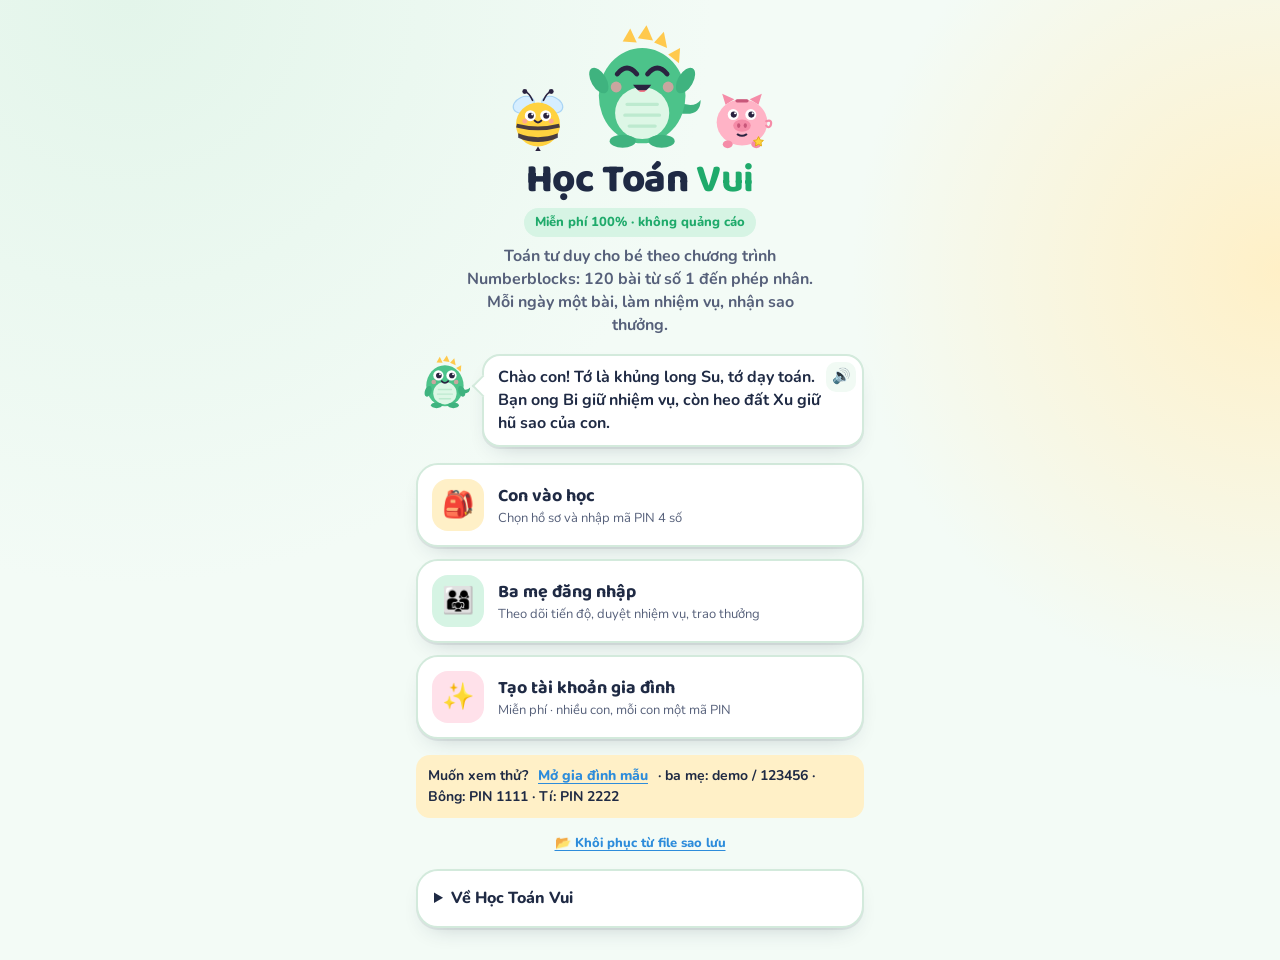
==== index.html @ e431a8bd "Xây dựng web app Học Toán Vui theo chương trình Numberblocks - 120 bài học theo đúng thứ tự 6 mùa tr" ====
<!doctype html>
<html lang="vi">
<head>
<meta charset="utf-8">
<meta name="viewport" content="width=device-width,initial-scale=1,viewport-fit=cover">
<title>Học Toán Vui</title>
<meta name="description" content="Web app học toán tư duy miễn phí cho bé theo chương trình Numberblocks: 120 bài, nhiệm vụ ở nhà, sao thưởng và khu vực ba mẹ.">
<meta name="theme-color" content="#F3FBF6">
<meta name="apple-mobile-web-app-capable" content="yes"><meta name="mobile-web-app-capable" content="yes">
<meta name="apple-mobile-web-app-title" content="Học Toán Vui">
<link rel="icon" type="image/svg+xml" href="assets/icon.svg">
<link rel="icon" type="image/png" sizes="64x64" href="assets/favicon.png">
<link rel="apple-touch-icon" sizes="180x180" href="assets/apple-touch-icon.png">
<link rel="manifest" href="manifest.webmanifest">
<link rel="preconnect" href="https://fonts.googleapis.com"><link rel="preconnect" href="https://fonts.gstatic.com" crossorigin>
<link rel="stylesheet" href="https://fonts.googleapis.com/css2?family=Baloo+2:wght@600;700;800&family=Nunito:wght@500;600;700;800&display=swap">
<link rel="stylesheet" href="css/style.css">
</head>
<body>
<main id="app" aria-live="polite"><noscript>Vui lòng bật JavaScript để dùng Học Toán Vui.</noscript></main>
<script src="js/curriculum.js"></script>
<script src="js/mascots.js"></script>
<script src="js/engine.js"></script>
<script src="js/app.js"></script>
</body>
</html>
---- css/style.css ----
/* Học Toán Vui — một cột kiểu ứng dụng điện thoại (tối đa 480px), thanh tab dưới, mascot dẫn đường. */
:root{
  --bg:#F3FBF6; --bg-2:#E3F5EA; --surface:#FFFFFF; --surface-2:#F1FAF4; --line:#D3EADC;
  --ink:#1F2A44; --ink-2:#56607A; --ink-3:#8E97AD;
  --red:#FF6B4A; --red-ink:#FFFFFF; --gold:#FFB020; --gold-soft:#FFF0C7; --jade:#1FAA6B; --jade-soft:#D6F4E4;
  --sky:#2D8CDB; --plum:#8A5CF6; --pink-soft:#FFE1EA; --wrong:#E5484D; --wrong-soft:#FFE3E3;
  --accent:#FF8A3D; --cube-a:#FF8A3D; --cube-b:#2DA6E0; --cube-top:#FFB37D; --cube-side:#E26A1F;
  --shadow:0 2px 0 rgba(31,42,68,.08),0 10px 24px -14px rgba(31,42,68,.3);
  --f-display:'Baloo 2','Nunito',system-ui,sans-serif;
  --f-body:'Nunito','Baloo 2',system-ui,-apple-system,'Segoe UI',sans-serif;
  --r-lg:22px; --r-md:16px;
}
@media (prefers-color-scheme: dark){:root:not([data-theme="light"]){
  --bg:#111827; --bg-2:#172033; --surface:#1C2538; --surface-2:#233049; --line:#2F3D58;
  --ink:#EEF2FA; --ink-2:#B7C0D6; --ink-3:#8590AA;
  --red:#FF7D5E; --red-ink:#1A1206; --gold:#FFC24D; --gold-soft:#4A3A16; --jade:#3CD08C; --jade-soft:#16392A;
  --sky:#6AB2F0; --pink-soft:#4A2433; --wrong:#FF6B6E; --wrong-soft:#4A2023;
  --shadow:0 2px 0 rgba(0,0,0,.35),0 12px 26px -14px rgba(0,0,0,.6); color-scheme:dark}}
:root[data-theme="dark"]{
  --bg:#111827; --bg-2:#172033; --surface:#1C2538; --surface-2:#233049; --line:#2F3D58;
  --ink:#EEF2FA; --ink-2:#B7C0D6; --ink-3:#8590AA;
  --red:#FF7D5E; --red-ink:#1A1206; --gold:#FFC24D; --gold-soft:#4A3A16; --jade:#3CD08C; --jade-soft:#16392A;
  --sky:#6AB2F0; --pink-soft:#4A2433; --wrong:#FF6B6E; --wrong-soft:#4A2023; color-scheme:dark}

*{box-sizing:border-box}
html,body{height:100%;margin:0}
body{background:var(--bg);color:var(--ink);font-family:var(--f-body);font-size:16px;line-height:1.45;-webkit-tap-highlight-color:transparent;
  background-image:radial-gradient(circle at 10% 0%,var(--bg-2) 0,transparent 40%),radial-gradient(circle at 100% 30%,var(--gold-soft) 0,transparent 30%);background-attachment:fixed}
button{font:inherit;color:inherit;cursor:pointer;border:0;background:none}
input,select{font:inherit;color:var(--ink)}
a{color:var(--sky)}
:focus-visible{outline:3px solid var(--sky);outline-offset:2px;border-radius:10px}
h1,h2,h3{font-family:var(--f-display);line-height:1.15;margin:0;text-wrap:balance}
p{margin:0}
[hidden]{display:none!important}
#app{max-width:480px;margin:0 auto;min-height:100%;position:relative;padding:max(14px,env(safe-area-inset-top)) max(16px,env(safe-area-inset-right)) 112px max(16px,env(safe-area-inset-left));display:flex;flex-direction:column;gap:16px}
#app.bare{padding-bottom:32px}

/* mascot */
.mascot{display:block;flex:none}
.bob{animation:bob 2.6s ease-in-out infinite}.bob2{animation:bob 3.2s ease-in-out infinite .4s}
@keyframes bob{0%,100%{transform:translateY(0)}50%{transform:translateY(-5px)}}
@keyframes pop{0%{transform:scale(.3);opacity:0}70%{transform:scale(1.15)}100%{transform:scale(1);opacity:1}}
@keyframes shake{0%,100%{transform:translateX(0)}20%,60%{transform:translateX(-7px)}40%,80%{transform:translateX(7px)}}
@keyframes rise{from{transform:translateY(14px);opacity:0}to{transform:none;opacity:1}}
@keyframes fall{0%{transform:translateY(-10vh) rotate(0);opacity:1}100%{transform:translateY(105vh) rotate(var(--r));opacity:.2}}
@media (prefers-reduced-motion:reduce){*{animation:none!important;transition:none!important}}
.bubble{position:relative;background:var(--surface);border:2px solid var(--line);border-radius:18px;padding:10px 40px 10px 14px;font-weight:700;box-shadow:var(--shadow);animation:rise .3s ease}
.bubble::before{content:"";position:absolute;left:-9px;top:22px;width:14px;height:14px;background:var(--surface);border-left:2px solid var(--line);border-bottom:2px solid var(--line);transform:rotate(45deg)}
.say{display:flex;align-items:flex-start;gap:10px}.say .bubble{flex:1;min-width:0}
.spk{position:absolute;right:6px;top:6px;width:30px;height:30px;border-radius:10px;font-size:15px;background:var(--surface-2)}
.bubble:not(:has(.spk)){padding-right:14px}

/* chung */
.card{background:var(--surface);border:2px solid var(--line);border-radius:var(--r-lg);padding:16px;box-shadow:var(--shadow)}
.row{display:flex;align-items:center;gap:10px}.between{justify-content:space-between}.wrap{flex-wrap:wrap}.grow{flex:1;min-width:0}
.stack{display:flex;flex-direction:column;gap:12px}
.muted{color:var(--ink-2)}.tiny{font-size:13px}.center{text-align:center;justify-content:center}.lead{max-width:36ch;font-weight:700}
.eyebrow{font-family:var(--f-display);font-weight:700;font-size:12.5px;letter-spacing:.08em;text-transform:uppercase;color:var(--ink-3)}
.h2{font-size:23px;font-weight:800}.h3{font-size:18px;font-weight:800}
.num{font-variant-numeric:tabular-nums}
.btn{display:inline-flex;align-items:center;justify-content:center;gap:8px;min-height:52px;padding:0 20px;border-radius:16px;font-family:var(--f-display);font-weight:800;font-size:18px;background:var(--red);color:var(--red-ink);box-shadow:0 4px 0 color-mix(in srgb,var(--red) 65%,#000);transition:transform .08s;text-decoration:none;text-align:center}
.btn:active{transform:translateY(3px);box-shadow:0 1px 0 color-mix(in srgb,var(--red) 65%,#000)}
.btn[disabled]{opacity:.5;pointer-events:none}
.btn.block{width:100%}.btn.sm{min-height:40px;font-size:15px;padding:0 14px;border-radius:12px}
.btn.jade{background:var(--jade);color:#fff;box-shadow:0 4px 0 color-mix(in srgb,var(--jade) 60%,#000)}
.btn.gold{background:var(--gold);color:#2B1D00;box-shadow:0 4px 0 color-mix(in srgb,var(--gold) 60%,#000)}
.btn.ghost{background:var(--surface);color:var(--ink);border:2px solid var(--line);box-shadow:0 3px 0 var(--line)}
.btn.round{width:64px;height:64px;font-size:26px;border-radius:50%}
.link{color:var(--sky);font-weight:800;text-decoration:underline;text-underline-offset:3px;cursor:pointer}
.err{color:var(--wrong);font-weight:800}
.x{width:44px;height:44px;border-radius:14px;background:var(--surface);border:2px solid var(--line);font-size:20px;font-weight:800;flex:none}
.pill{display:inline-flex;align-items:center;gap:4px;padding:4px 10px;border-radius:999px;font-weight:800;font-size:13px;background:var(--surface-2);border:1.5px solid var(--line)}
.pill.jade{background:var(--jade-soft);color:var(--jade);border-color:transparent}.pill.gold{background:var(--gold-soft);border-color:transparent}
.badge-n{display:inline-block;min-width:18px;padding:0 5px;border-radius:9px;background:var(--red);color:#fff;font-size:11px;font-weight:800;line-height:18px;text-align:center}
.demo{background:var(--gold-soft);border-radius:14px;padding:10px 12px;font-weight:700;font-size:14px}
.field{display:flex;flex-direction:column;gap:6px}.field label{font-weight:800;font-size:14px}
.field input,.field select{min-height:48px;border-radius:14px;border:2px solid var(--line);background:var(--surface-2);padding:0 14px;font-size:16px}
.field input:focus,.field select:focus{border-color:var(--sky);outline:none}
.toggle{display:flex;gap:10px;align-items:center;font-weight:700}.toggle input{width:22px;height:22px;accent-color:var(--jade)}
.meter{height:12px;border-radius:99px;background:var(--surface-2);border:1.5px solid var(--line);overflow:hidden}.meter i{display:block;height:100%;background:var(--accent);border-radius:99px;transition:width .4s}
details summary{cursor:pointer;font-weight:800}
.disc p{margin-top:8px;font-size:13.5px;color:var(--ink-2)}

/* chào */
.hero{display:flex;flex-direction:column;align-items:center;gap:8px;text-align:center;padding-top:8px}
.cast{display:flex;align-items:flex-end;justify-content:center;gap:4px}
.brand{font-family:var(--f-display);font-size:40px;font-weight:800;letter-spacing:-.01em;line-height:1}.brand b{color:var(--jade)}
.choice{display:flex;align-items:center;gap:14px;text-align:left;padding:14px;border-radius:var(--r-lg);background:var(--surface);border:2px solid var(--line);box-shadow:var(--shadow);width:100%}
.choice>span:last-child{display:flex;flex-direction:column;min-width:0}.choice b{font-family:var(--f-display);font-size:18px}
.choice .ic{width:52px;height:52px;border-radius:16px;display:grid;place-items:center;font-size:26px;flex:none}

/* hồ sơ & pin */
.ava{display:inline-grid;place-items:center;width:44px;height:44px;border-radius:14px;background:var(--gold-soft);font-size:26px;flex:none}
.ava.sm{width:40px;height:40px;font-size:22px}.ava.lg{width:84px;height:84px;font-size:50px;border-radius:24px}
.profiles{display:grid;grid-template-columns:repeat(auto-fill,minmax(120px,1fr));gap:12px}
.prof{display:flex;flex-direction:column;align-items:center;gap:8px;padding:16px;border-radius:var(--r-lg);background:var(--surface);border:2px solid var(--line);box-shadow:var(--shadow);font-family:var(--f-display);font-size:18px}
.pinhead{display:flex;flex-direction:column;align-items:center;gap:6px;text-align:center}
.pindots{display:flex;justify-content:center;gap:16px}.pindots i{width:20px;height:20px;border-radius:50%;border:3px solid var(--ink-3)}.pindots i.on{background:var(--jade);border-color:var(--jade);animation:pop .2s}
.shake{animation:shake .4s}
.keypad{display:grid;grid-template-columns:repeat(3,1fr);gap:12px;max-width:320px;margin:0 auto;width:100%}
.keypad button{height:66px;border-radius:20px;background:var(--surface);border:2px solid var(--line);box-shadow:0 3px 0 var(--line);font-family:var(--f-display);font-size:28px;font-weight:800}
.keypad button:active{transform:translateY(2px)}
.avpick{display:flex;flex-wrap:wrap;gap:8px}.avpick label{cursor:pointer}.avpick input{position:absolute;opacity:0}
.avpick span{display:grid;place-items:center;width:46px;height:46px;border-radius:14px;font-size:26px;background:var(--surface-2);border:2px solid var(--line)}
.avpick input:checked+span{border-color:var(--jade);background:var(--jade-soft);transform:scale(1.08)}
.avpick input:focus-visible+span{outline:3px solid var(--sky)}

/* thanh trên & tab */
.topbar{display:flex;align-items:center;gap:10px}.who{display:flex;flex-direction:column;flex:1;min-width:0}.who b{font-family:var(--f-display);font-size:18px;line-height:1.1}
.statpill{padding:6px 10px;border-radius:999px;background:var(--surface);border:2px solid var(--line);font-weight:800;font-size:14px;white-space:nowrap}
.tabbar{position:fixed;left:0;right:0;bottom:0;z-index:20;background:color-mix(in srgb,var(--surface) 92%,transparent);backdrop-filter:blur(10px);border-top:2px solid var(--line);padding-bottom:env(safe-area-inset-bottom)}
.tabbar .in{max-width:480px;margin:0 auto;display:grid;grid-template-columns:repeat(4,1fr)}
.tab{display:flex;flex-direction:column;align-items:center;gap:2px;padding:8px 2px 10px;font-weight:800;font-size:12.5px;color:var(--ink-2)}
.tab .i{font-size:22px;line-height:1.1}.tab.on{color:var(--ink)}.tab.on .i{transform:scale(1.15)}
.tab.on::after{content:"";width:22px;height:4px;border-radius:2px;background:var(--red);margin-top:2px}

/* bản đồ học */
.seasonbar{display:flex;gap:8px;overflow-x:auto;padding-bottom:4px;scrollbar-width:none}.seasonbar::-webkit-scrollbar{display:none}
.chip{flex:none;padding:8px 14px;border-radius:999px;background:var(--surface);border:2px solid var(--line);font-weight:800;font-size:14px;white-space:nowrap}
.chip.on{background:var(--c,var(--jade));border-color:var(--c,var(--jade));color:#fff}
.chips{display:flex;flex-wrap:wrap;gap:8px}
.world{border-radius:var(--r-lg);padding:16px;color:#fff;background:linear-gradient(135deg,var(--c),color-mix(in srgb,var(--c) 65%,#1F2A44));box-shadow:var(--shadow);display:flex;flex-direction:column;gap:10px}
.world .eyebrow{color:#ffffffcc}.world .meter{background:#ffffff33;border-color:transparent}.world .meter i{background:#fff}
.path{display:flex;flex-direction:column;align-items:center;gap:10px;padding:8px 0 20px}
.node{display:flex;flex-direction:column;align-items:center;gap:4px;transform:translateX(calc(var(--x)*1px));max-width:180px}
.node .disc{position:relative;width:78px;height:78px;border-radius:50%;display:grid;place-items:center;background:var(--c);box-shadow:0 6px 0 color-mix(in srgb,var(--c) 60%,#000),inset 0 -6px 0 #0000001a;font-size:32px}
.node .em{filter:drop-shadow(0 1px 0 #0003)}
.node.chal .disc{border-radius:24px;background:var(--gold);box-shadow:0 6px 0 color-mix(in srgb,var(--gold) 60%,#000)}
.node.locked .disc{background:var(--surface-2);box-shadow:0 6px 0 var(--line);filter:grayscale(1);opacity:.7}
.node.current .disc{animation:pulse 1.8s infinite}
@keyframes pulse{0%,100%{box-shadow:0 6px 0 color-mix(in srgb,var(--c) 60%,#000),0 0 0 0 color-mix(in srgb,var(--c) 50%,transparent)}50%{box-shadow:0 6px 0 color-mix(in srgb,var(--c) 60%,#000),0 0 0 12px transparent}}
.node .here{position:absolute;top:-30px;white-space:nowrap;background:var(--ink);color:var(--bg);font-weight:800;font-size:12px;padding:3px 9px;border-radius:9px}
.node .lbl{font-weight:800;font-size:13.5px;text-align:center;line-height:1.2}
.node .st{color:var(--gold);font-size:15px;letter-spacing:1px;line-height:1}
.node.locked .lbl{color:var(--ink-3)}

/* nhiệm vụ & thưởng */
.mission{background:var(--surface);border:2px solid var(--line);border-radius:var(--r-lg);padding:14px;box-shadow:var(--shadow);display:flex;flex-direction:column;gap:10px}
.mission .hd{display:flex;align-items:center;gap:10px}.mission .ic{font-size:28px}.mission .tx{display:flex;flex-direction:column;flex:1;min-width:0}
.jar{display:flex;align-items:center;gap:16px}
.ring{--p:0;width:116px;height:116px;border-radius:50%;flex:none;display:grid;place-items:center;background:conic-gradient(var(--gold) calc(var(--p)*1%),var(--surface-2) 0)}
.ring>div{width:88px;height:88px;border-radius:50%;background:var(--surface);display:flex;flex-direction:column;align-items:center;justify-content:center}.ring b{font-family:var(--f-display);font-size:30px;line-height:1}
.money{font-family:var(--f-display);font-weight:800;font-size:26px;color:var(--jade)}
.howto{display:flex;flex-direction:column;gap:8px;font-weight:700}.howto b{display:inline-block;min-width:58px;color:var(--gold)}
.badges{display:grid;grid-template-columns:repeat(auto-fill,minmax(96px,1fr));gap:10px}
.badge{display:flex;flex-direction:column;align-items:center;gap:4px;text-align:center;font-size:12.5px;font-weight:800;padding:10px 6px;border-radius:16px;background:var(--surface);border:2px solid var(--line)}
.badge .b{font-size:30px}.badge.off{opacity:.4;filter:grayscale(1)}
.ledger{display:flex;flex-direction:column}.ledger .li{display:flex;align-items:center;gap:10px;padding:9px 0;border-bottom:1.5px dashed var(--line)}.ledger .li:last-child{border-bottom:0}
.ledger .tx{flex:1;min-width:0;font-weight:700;display:flex;flex-direction:column}.ledger small{color:var(--ink-3);font-weight:700}.ledger .n{font-weight:800;color:var(--jade);white-space:nowrap}
.mecard{display:flex;align-items:center;gap:16px}
.stats{display:grid;grid-template-columns:repeat(3,1fr);gap:10px}.stats .card{padding:12px 8px;text-align:center;display:flex;flex-direction:column}.stats b{font-family:var(--f-display);font-size:26px}.stats span{font-size:12.5px;font-weight:700;color:var(--ink-2)}
.kpis{display:grid;grid-template-columns:repeat(3,1fr);gap:8px}.kpis div{background:var(--surface-2);border-radius:14px;padding:8px;display:flex;flex-direction:column;text-align:center}.kpis b{font-family:var(--f-display);font-size:19px}.kpis span{font-size:12px;color:var(--ink-2);font-weight:700}
.tip{background:var(--gold-soft);border-radius:12px;padding:8px 10px;font-size:13.5px;font-weight:700}
.tablewrap{overflow-x:auto}.table{width:100%;border-collapse:collapse;font-size:14px}.table th,.table td{padding:7px 4px;border-bottom:1.5px solid var(--line);text-align:left}.table .r{text-align:right}
.qr{width:100%;max-width:240px;align-self:center;border-radius:16px;border:2px solid var(--line)}

/* sheet */
.scrim{position:fixed;inset:0;z-index:40;background:#0008;display:flex;align-items:flex-end;justify-content:center;animation:rise .2s}
.sheet{width:100%;max-width:480px;max-height:88vh;overflow:auto;background:var(--surface);border-radius:26px 26px 0 0;padding:20px 18px calc(24px + env(safe-area-inset-bottom))}
.bigic{font-size:44px;width:68px;height:68px;display:grid;place-items:center;background:var(--surface-2);border-radius:20px;flex:none}
.goal{background:var(--jade-soft);border-radius:14px;padding:10px 12px;font-weight:800}
.mini{margin:0;padding-left:4px;list-style:none;display:flex;flex-direction:column;gap:4px;font-weight:700}

/* bài học */
.lhead{display:flex;align-items:center;gap:10px}.lhead .meter{height:14px}
.ltitle{display:flex;flex-direction:column;gap:2px}
.visbox{display:flex;flex-direction:column;align-items:center;justify-content:center;gap:8px;min-height:150px;padding:18px 12px;color:var(--ink)}
.dots{display:flex;justify-content:center;gap:8px}.dots i{width:10px;height:10px;border-radius:50%;background:var(--line)}.dots i.on{background:var(--accent);width:26px;border-radius:5px}
.qline{display:flex;align-items:center;gap:10px}.qtext{font-size:21px;font-weight:800;flex:1;min-width:0}.qline .spk{position:static;flex:none}
.opts{display:grid;grid-template-columns:1fr 1fr;gap:12px}.opts.wide{grid-template-columns:1fr}
.opts.wide:has(.optvis){grid-template-columns:1fr 1fr}
.opt{min-height:68px;border-radius:18px;background:var(--surface);border:2.5px solid var(--line);box-shadow:0 4px 0 var(--line);font-family:var(--f-display);font-weight:800;font-size:24px;padding:10px;display:flex;align-items:center;justify-content:center;transition:transform .08s}
.opts.wide .opt{font-size:19px}
.opt:active{transform:translateY(3px);box-shadow:0 1px 0 var(--line)}
.opt.right{background:var(--jade-soft);border-color:var(--jade);box-shadow:0 4px 0 var(--jade);animation:pop .3s}
.opt.wrong{background:var(--wrong-soft);border-color:var(--wrong);box-shadow:0 4px 0 var(--wrong);animation:shake .35s}
.opt.dim{opacity:.45}
.opt .big{font-size:32px}.opt .shp{width:58px;height:58px}
.optvis{display:flex;flex-direction:column;align-items:center;gap:6px}.optvis .cb{width:18px;height:18px}
.feedback{position:sticky;bottom:10px;z-index:5;border-radius:var(--r-lg);padding:14px;display:flex;flex-direction:column;gap:10px;animation:rise .25s;box-shadow:var(--shadow);border:2.5px solid}
.feedback.ok{background:var(--jade-soft);border-color:var(--jade)}.feedback.no{background:var(--wrong-soft);border-color:var(--wrong)}
.feedback b{font-family:var(--f-display);font-size:19px}
.tray{min-height:90px;display:flex;align-items:center;justify-content:center}

/* hình minh họa */
.cubes{display:flex;flex-direction:column;gap:4px;align-items:center}.cb-row{display:flex;gap:4px}
.cb{--cc:var(--cube-a);display:block;width:30px;height:30px;border-radius:7px;background:var(--cc);box-shadow:inset 0 -4px 0 #00000026,inset 0 3px 0 #ffffff59;animation:pop .25s backwards}
.cb.ghost{background:transparent;border:2.5px dashed var(--ink-3);box-shadow:none}
.cb.gone{opacity:.35;position:relative}.cb.gone::after{content:"";position:absolute;inset:40% -3px auto;height:4px;background:var(--wrong);transform:rotate(-35deg);border-radius:2px}
.groups{display:flex;align-items:center;gap:12px;flex-wrap:wrap;justify-content:center}.plus{font-family:var(--f-display);font-size:30px;font-weight:800;color:var(--ink-2)}
.cubes.g .cb{width:26px;height:26px}
.zero{font-family:var(--f-display);font-size:34px;font-weight:800;color:var(--ink-3)}
.vis-empty{font-weight:800;color:var(--ink-3)}
.vis-cap{font-weight:800;font-size:14px;color:var(--ink-2);text-align:center}
.tens{display:flex;align-items:flex-end;gap:10px;flex-wrap:wrap;justify-content:center}
.rods{display:flex;gap:4px}.rod{display:block;width:16px;height:150px;border-radius:5px;background:repeating-linear-gradient(to bottom,var(--cube-a) 0 13px,color-mix(in srgb,var(--cube-a) 70%,#000) 13px 15px);box-shadow:inset -3px 0 0 #00000022}
.rods:has(.rod:nth-child(6)) .rod{width:12px;height:120px;background:repeating-linear-gradient(to bottom,var(--cube-a) 0 10px,color-mix(in srgb,var(--cube-a) 70%,#000) 10px 12px)}
.hund-wrap{display:flex;gap:4px;flex-wrap:wrap;max-width:260px;justify-content:center}
.hund{display:block;width:60px;height:60px;border-radius:5px;background:var(--plum);background-image:linear-gradient(#0002 1px,transparent 1px),linear-gradient(90deg,#0002 1px,transparent 1px);background-size:6px 6px}
.tens .ones .cb{width:22px;height:22px}
.arr{display:grid;grid-template-columns:repeat(var(--n),var(--s));gap:3px}.arr .cb{width:var(--s);height:var(--s);border-radius:calc(var(--s)/4)}
.emos{display:grid;grid-template-columns:repeat(var(--n),auto);gap:4px 8px;font-size:34px;line-height:1.1;justify-content:center}
.emos.sm{font-size:22px;gap:2px 4px}
.nline{width:100%;max-width:360px;color:var(--ink)}
.seq{display:flex;gap:8px;flex-wrap:wrap;justify-content:center}.seq span{min-width:52px;height:52px;padding:0 8px;border-radius:14px;display:grid;place-items:center;background:var(--surface-2);border:2px solid var(--line);font-family:var(--f-display);font-size:24px;font-weight:800}
.seq span.q{background:var(--gold-soft);border:2.5px dashed var(--gold);color:var(--ink-2)}
.eqv{font-family:var(--f-display);font-weight:800;font-size:40px;letter-spacing:.02em;text-align:center}.eqv b{color:var(--accent)}.eqv b.q{display:inline-grid;place-items:center;min-width:52px;border-radius:12px;background:var(--gold-soft);color:var(--ink-2);border:2.5px dashed var(--gold)}
.bigtxt{font-family:var(--f-display);font-weight:800;font-size:56px;line-height:1.1;text-align:center}
.dice{display:flex;gap:12px}.die{width:84px;height:84px;padding:10px;border-radius:18px;background:var(--surface);border:3px solid var(--ink);display:grid;grid-template:repeat(3,1fr)/repeat(3,1fr);place-items:center}.die i{width:15px;height:15px;border-radius:50%;background:var(--accent)}
.flash{transition:opacity .3s}.flash.gone{opacity:0;visibility:hidden}
.hands{display:flex;gap:16px}.hand{display:flex;flex-direction:column;align-items:center}.fingers{display:flex;gap:4px;align-items:flex-end}
.fingers i{width:14px;height:var(--h);border-radius:8px 8px 3px 3px;background:var(--line)}.fingers i.on{background:var(--accent)}
.palm{width:84px;height:42px;border-radius:12px 12px 26px 26px;background:var(--cube-top)}
.stairs{display:flex;align-items:flex-end;gap:3px}.stairs .col{display:flex;flex-direction:column;gap:3px}.stairs .cb{width:24px;height:24px}
.cube3d{width:170px}
.shapes{display:flex;gap:12px;flex-wrap:wrap;justify-content:center}.shp{width:84px;height:84px}
.towers{display:flex;gap:28px;align-items:flex-end}.tw{display:flex;flex-direction:column-reverse;gap:3px;align-items:center}.tw .cb{width:26px;height:22px}.tw>b{font-family:var(--f-display);font-size:18px;margin-top:4px}
.ord{display:flex;gap:6px;font-size:36px}.ord span{position:relative}.ord .hl::after{content:"⬇️";position:absolute;left:50%;top:-34px;transform:translateX(-50%);font-size:24px;animation:bob 1s infinite}
.ord{padding-top:28px}
.pat{display:flex;gap:6px;flex-wrap:wrap;justify-content:center;font-size:32px}.pat .q{display:grid;place-items:center;width:44px;height:44px;border-radius:12px;border:2.5px dashed var(--gold);background:var(--gold-soft);font-family:var(--f-display);font-size:24px;font-weight:800}
.place{display:flex;gap:8px}.place span{display:flex;flex-direction:column;align-items:center;padding:8px 14px;border-radius:14px;background:var(--surface-2);border:2px solid var(--line);font-family:var(--f-display);font-size:34px;font-weight:800}.place small{font-size:11px;color:var(--ink-3);font-family:var(--f-body)}

/* kết quả */
.result{display:flex;flex-direction:column;gap:14px;align-items:stretch}
.bigstars{display:flex;justify-content:center;gap:8px;font-size:60px;line-height:1}.bigstars span{color:var(--line);animation:pop .5s var(--d) backwards}.bigstars span.on{color:var(--gold);text-shadow:0 3px 0 color-mix(in srgb,var(--gold) 60%,#000)}
.confetti{position:fixed;inset:0;pointer-events:none;z-index:30;overflow:hidden}.confetti i{position:absolute;top:0;left:var(--l);font-style:normal;font-size:24px;animation:fall 2.8s ease-in var(--d) forwards}

.toast{position:fixed;left:50%;bottom:96px;transform:translateX(-50%);z-index:60;background:var(--ink);color:var(--bg);padding:10px 16px;border-radius:14px;font-weight:800;max-width:calc(100vw - 32px);animation:rise .2s;box-shadow:var(--shadow)}
@media (min-width:520px){.qtext{font-size:23px}}
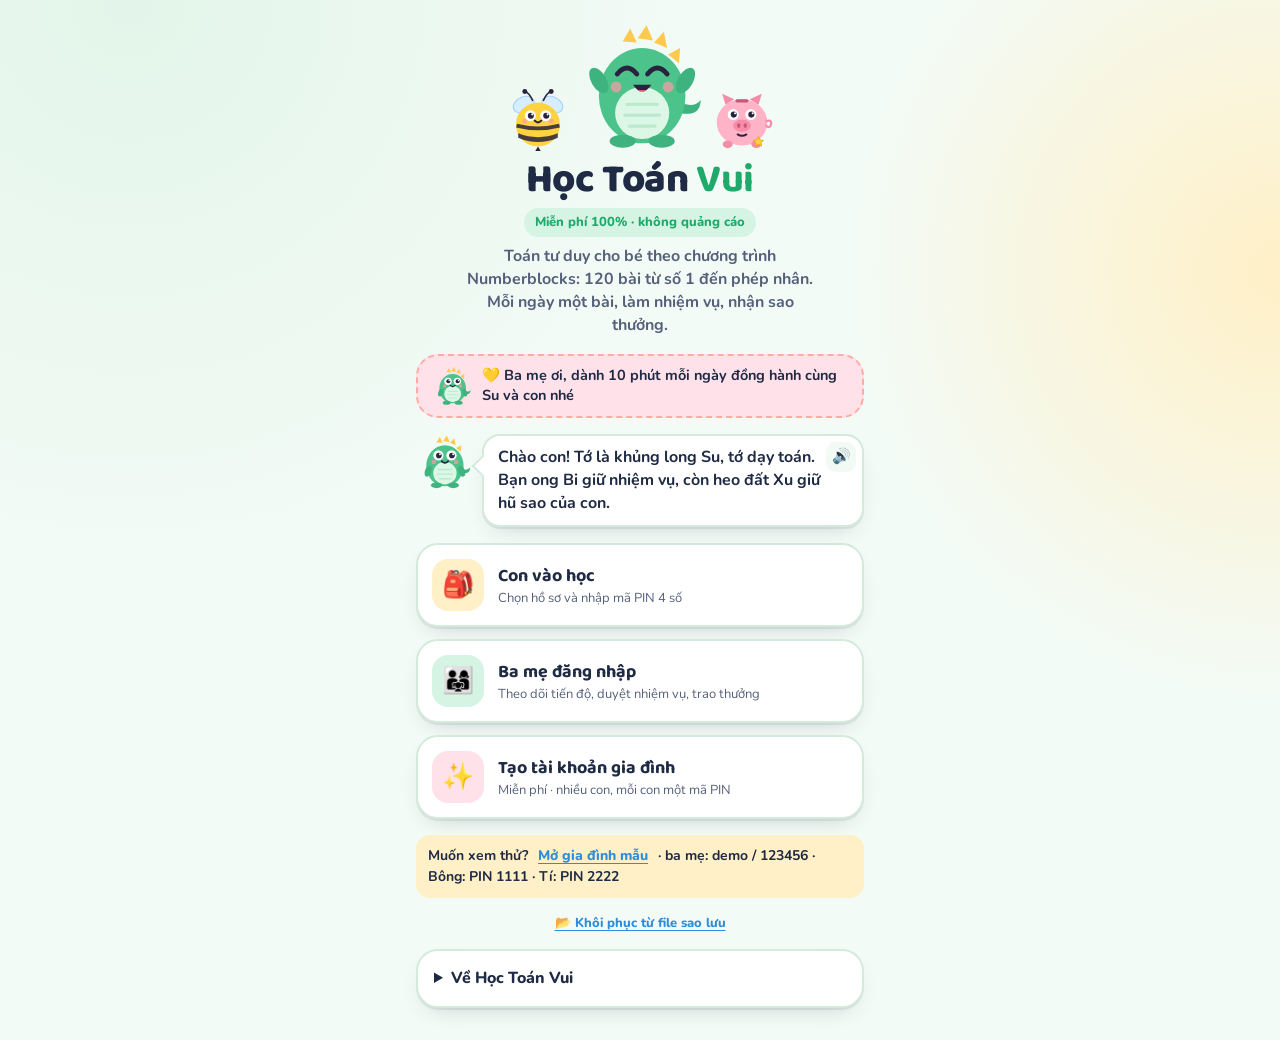
==== commit 1bca0225: "Chống bộ nhớ đệm cũ: gắn phiên bản cho file JS/CSS, service worker luôn lấy bản mới Co-Authored-By: " ====
--- a/index.html
+++ b/index.html
@@ -14,13 +14,13 @@
 <link rel="manifest" href="manifest.webmanifest">
 <link rel="preconnect" href="https://fonts.googleapis.com"><link rel="preconnect" href="https://fonts.gstatic.com" crossorigin>
 <link rel="stylesheet" href="https://fonts.googleapis.com/css2?family=Baloo+2:wght@600;700;800&family=Nunito:wght@500;600;700;800&display=swap">
-<link rel="stylesheet" href="css/style.css">
+<link rel="stylesheet" href="css/style.css?v=3">
 </head>
 <body>
 <main id="app" aria-live="polite"><noscript>Vui lòng bật JavaScript để dùng Học Toán Vui.</noscript></main>
-<script src="js/curriculum.js"></script>
-<script src="js/mascots.js"></script>
-<script src="js/engine.js"></script>
-<script src="js/app.js"></script>
+<script src="js/curriculum.js?v=3"></script>
+<script src="js/mascots.js?v=3"></script>
+<script src="js/engine.js?v=3"></script>
+<script src="js/app.js?v=3"></script>
 </body>
 </html>
--- a/css/style.css
+++ b/css/style.css
@@ -228,3 +228,4 @@
 
 .toast{position:fixed;left:50%;bottom:96px;transform:translateX(-50%);z-index:60;background:var(--ink);color:var(--bg);padding:10px 16px;border-radius:14px;font-weight:800;max-width:calc(100vw - 32px);animation:rise .2s;box-shadow:var(--shadow)}
 @media (min-width:520px){.qtext{font-size:23px}}
+.remind{display:flex;align-items:center;gap:10px;padding:10px 14px;border-radius:var(--r-lg);background:var(--pink-soft);border:2px dashed color-mix(in srgb,var(--red) 45%,transparent)}.remind p{flex:1;min-width:0;font-size:14.5px;line-height:1.35}
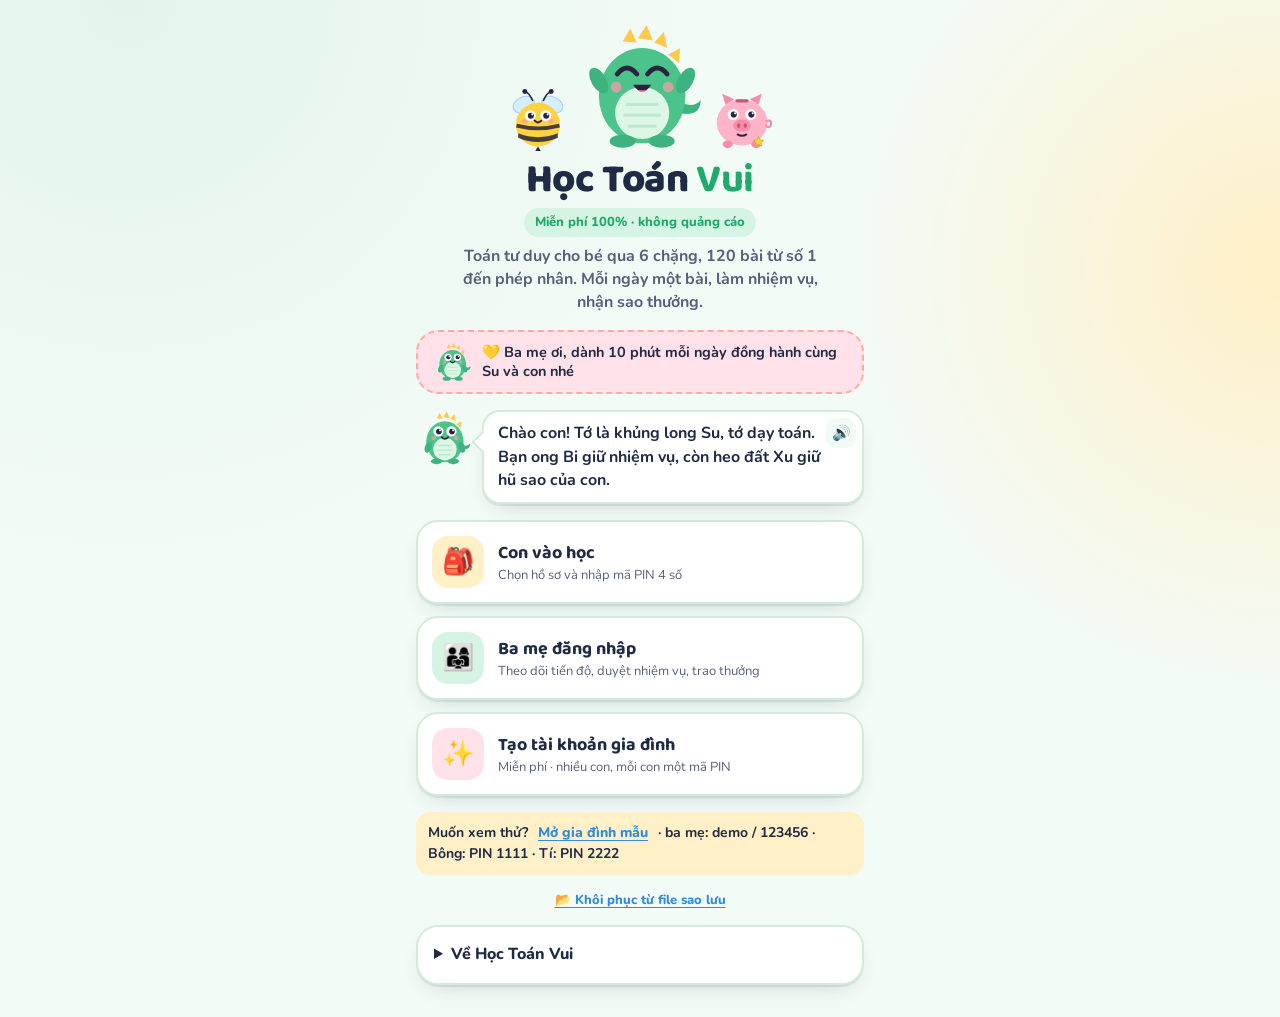
==== commit d1fd6918: "Bỏ mọi liên hệ tới chương trình gốc, thêm Điều khoản & lưu ý pháp lý - Bỏ tên tập tiếng Anh, mã tập," ====
--- a/index.html
+++ b/index.html
@@ -4,7 +4,7 @@
 <meta charset="utf-8">
 <meta name="viewport" content="width=device-width,initial-scale=1,viewport-fit=cover">
 <title>Học Toán Vui</title>
-<meta name="description" content="Web app học toán tư duy miễn phí cho bé theo chương trình Numberblocks: 120 bài, nhiệm vụ ở nhà, sao thưởng và khu vực ba mẹ.">
+<meta name="description" content="Web app học toán tư duy miễn phí cho bé: 6 chặng, 120 bài, nhiệm vụ ở nhà, sao thưởng và khu vực ba mẹ.">
 <meta name="theme-color" content="#F3FBF6">
 <meta name="apple-mobile-web-app-capable" content="yes"><meta name="mobile-web-app-capable" content="yes">
 <meta name="apple-mobile-web-app-title" content="Học Toán Vui">
@@ -14,13 +14,13 @@
 <link rel="manifest" href="manifest.webmanifest">
 <link rel="preconnect" href="https://fonts.googleapis.com"><link rel="preconnect" href="https://fonts.gstatic.com" crossorigin>
 <link rel="stylesheet" href="https://fonts.googleapis.com/css2?family=Baloo+2:wght@600;700;800&family=Nunito:wght@500;600;700;800&display=swap">
-<link rel="stylesheet" href="css/style.css?v=3">
+<link rel="stylesheet" href="css/style.css?v=4">
 </head>
 <body>
 <main id="app" aria-live="polite"><noscript>Vui lòng bật JavaScript để dùng Học Toán Vui.</noscript></main>
-<script src="js/curriculum.js?v=3"></script>
-<script src="js/mascots.js?v=3"></script>
-<script src="js/engine.js?v=3"></script>
-<script src="js/app.js?v=3"></script>
+<script src="js/curriculum.js?v=4"></script>
+<script src="js/mascots.js?v=4"></script>
+<script src="js/engine.js?v=4"></script>
+<script src="js/app.js?v=4"></script>
 </body>
 </html>
--- a/css/style.css
+++ b/css/style.css
@@ -229,3 +229,6 @@
 .toast{position:fixed;left:50%;bottom:96px;transform:translateX(-50%);z-index:60;background:var(--ink);color:var(--bg);padding:10px 16px;border-radius:14px;font-weight:800;max-width:calc(100vw - 32px);animation:rise .2s;box-shadow:var(--shadow)}
 @media (min-width:520px){.qtext{font-size:23px}}
 .remind{display:flex;align-items:center;gap:10px;padding:10px 14px;border-radius:var(--r-lg);background:var(--pink-soft);border:2px dashed color-mix(in srgb,var(--red) 45%,transparent)}.remind p{flex:1;min-width:0;font-size:14.5px;line-height:1.35}
+.terms{margin:6px 0 0;padding-left:18px;display:flex;flex-direction:column;gap:6px;font-size:14px;color:var(--ink-2)}.terms b{color:var(--ink)}
+.note{background:var(--surface-2);border:1.5px solid var(--line);border-radius:14px;padding:10px 12px;font-size:13.5px;font-weight:600;color:var(--ink-2)}
+.toggle.tiny{font-size:13.5px;align-items:flex-start}.toggle.tiny input{flex:none;margin-top:2px}
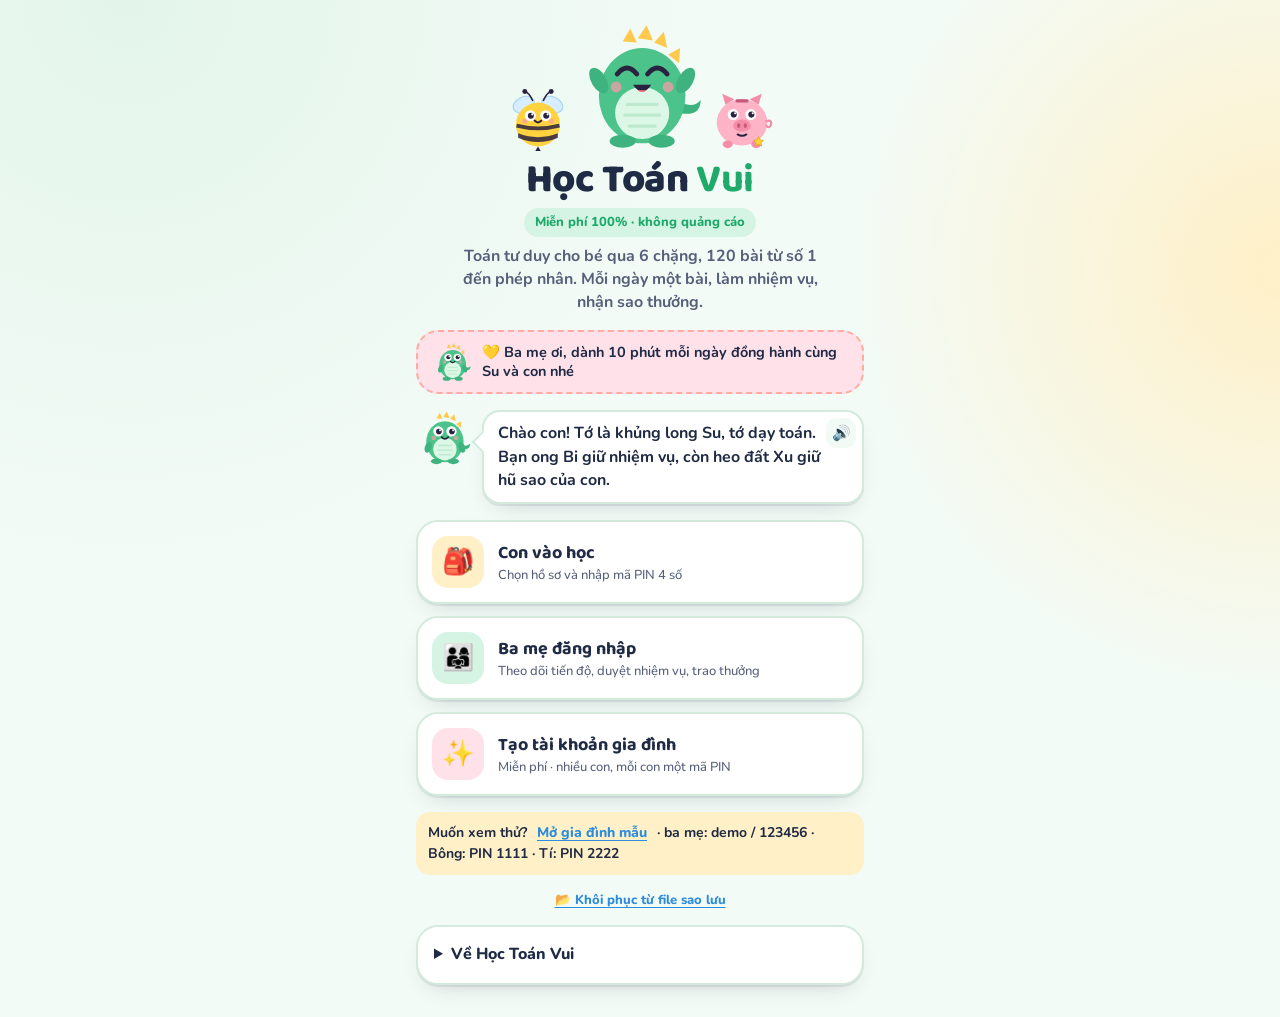
==== commit cf46f8f1: "Lưu sẵn font Baloo 2 và Nunito trong app, bỏ gọi Google Fonts - Thêm assets/fonts (latin, latin-ext," ====
--- a/index.html
+++ b/index.html
@@ -12,15 +12,14 @@
 <link rel="icon" type="image/png" sizes="64x64" href="assets/favicon.png">
 <link rel="apple-touch-icon" sizes="180x180" href="assets/apple-touch-icon.png">
 <link rel="manifest" href="manifest.webmanifest">
-<link rel="preconnect" href="https://fonts.googleapis.com"><link rel="preconnect" href="https://fonts.gstatic.com" crossorigin>
-<link rel="stylesheet" href="https://fonts.googleapis.com/css2?family=Baloo+2:wght@600;700;800&family=Nunito:wght@500;600;700;800&display=swap">
-<link rel="stylesheet" href="css/style.css?v=4">
+<link rel="stylesheet" href="css/fonts.css?v=8">
+<link rel="stylesheet" href="css/style.css?v=8">
 </head>
 <body>
 <main id="app" aria-live="polite"><noscript>Vui lòng bật JavaScript để dùng Học Toán Vui.</noscript></main>
-<script src="js/curriculum.js?v=4"></script>
-<script src="js/mascots.js?v=4"></script>
-<script src="js/engine.js?v=4"></script>
-<script src="js/app.js?v=4"></script>
+<script src="js/curriculum.js?v=8"></script>
+<script src="js/mascots.js?v=8"></script>
+<script src="js/engine.js?v=8"></script>
+<script src="js/app.js?v=8"></script>
 </body>
 </html>
--- a/css/fonts.css
+++ b/css/fonts.css
@@ -0,0 +1,191 @@
+/* Font Baloo 2 và Nunito (SIL Open Font License 1.1) lưu sẵn trong app,
+   trình duyệt không cần gọi tới máy chủ Google Fonts. */
+/* vietnamese */
+@font-face {
+  font-family: 'Baloo 2';
+  font-style: normal;
+  font-weight: 600;
+  font-display: swap;
+  src: url(../assets/fonts/baloo2-vietnamese.woff2) format('woff2');
+  unicode-range: U+0102-0103, U+0110-0111, U+0128-0129, U+0168-0169, U+01A0-01A1, U+01AF-01B0, U+0300-0301, U+0303-0304, U+0308-0309, U+0323, U+0329, U+1EA0-1EF9, U+20AB;
+}
+/* latin-ext */
+@font-face {
+  font-family: 'Baloo 2';
+  font-style: normal;
+  font-weight: 600;
+  font-display: swap;
+  src: url(../assets/fonts/baloo2-latin-ext.woff2) format('woff2');
+  unicode-range: U+0100-02BA, U+02BD-02C5, U+02C7-02CC, U+02CE-02D7, U+02DD-02FF, U+0304, U+0308, U+0329, U+1D00-1DBF, U+1E00-1E9F, U+1EF2-1EFF, U+2020, U+20A0-20AB, U+20AD-20C4, U+2113, U+2C60-2C7F, U+A720-A7FF;
+}
+/* latin */
+@font-face {
+  font-family: 'Baloo 2';
+  font-style: normal;
+  font-weight: 600;
+  font-display: swap;
+  src: url(../assets/fonts/baloo2-latin.woff2) format('woff2');
+  unicode-range: U+0000-00FF, U+0131, U+0152-0153, U+02BB-02BC, U+02C6, U+02DA, U+02DC, U+0304, U+0308, U+0329, U+2000-206F, U+20AC, U+2122, U+2191, U+2193, U+2212, U+2215, U+FEFF, U+FFFD;
+}
+/* vietnamese */
+@font-face {
+  font-family: 'Baloo 2';
+  font-style: normal;
+  font-weight: 700;
+  font-display: swap;
+  src: url(../assets/fonts/baloo2-vietnamese.woff2) format('woff2');
+  unicode-range: U+0102-0103, U+0110-0111, U+0128-0129, U+0168-0169, U+01A0-01A1, U+01AF-01B0, U+0300-0301, U+0303-0304, U+0308-0309, U+0323, U+0329, U+1EA0-1EF9, U+20AB;
+}
+/* latin-ext */
+@font-face {
+  font-family: 'Baloo 2';
+  font-style: normal;
+  font-weight: 700;
+  font-display: swap;
+  src: url(../assets/fonts/baloo2-latin-ext.woff2) format('woff2');
+  unicode-range: U+0100-02BA, U+02BD-02C5, U+02C7-02CC, U+02CE-02D7, U+02DD-02FF, U+0304, U+0308, U+0329, U+1D00-1DBF, U+1E00-1E9F, U+1EF2-1EFF, U+2020, U+20A0-20AB, U+20AD-20C4, U+2113, U+2C60-2C7F, U+A720-A7FF;
+}
+/* latin */
+@font-face {
+  font-family: 'Baloo 2';
+  font-style: normal;
+  font-weight: 700;
+  font-display: swap;
+  src: url(../assets/fonts/baloo2-latin.woff2) format('woff2');
+  unicode-range: U+0000-00FF, U+0131, U+0152-0153, U+02BB-02BC, U+02C6, U+02DA, U+02DC, U+0304, U+0308, U+0329, U+2000-206F, U+20AC, U+2122, U+2191, U+2193, U+2212, U+2215, U+FEFF, U+FFFD;
+}
+/* vietnamese */
+@font-face {
+  font-family: 'Baloo 2';
+  font-style: normal;
+  font-weight: 800;
+  font-display: swap;
+  src: url(../assets/fonts/baloo2-vietnamese.woff2) format('woff2');
+  unicode-range: U+0102-0103, U+0110-0111, U+0128-0129, U+0168-0169, U+01A0-01A1, U+01AF-01B0, U+0300-0301, U+0303-0304, U+0308-0309, U+0323, U+0329, U+1EA0-1EF9, U+20AB;
+}
+/* latin-ext */
+@font-face {
+  font-family: 'Baloo 2';
+  font-style: normal;
+  font-weight: 800;
+  font-display: swap;
+  src: url(../assets/fonts/baloo2-latin-ext.woff2) format('woff2');
+  unicode-range: U+0100-02BA, U+02BD-02C5, U+02C7-02CC, U+02CE-02D7, U+02DD-02FF, U+0304, U+0308, U+0329, U+1D00-1DBF, U+1E00-1E9F, U+1EF2-1EFF, U+2020, U+20A0-20AB, U+20AD-20C4, U+2113, U+2C60-2C7F, U+A720-A7FF;
+}
+/* latin */
+@font-face {
+  font-family: 'Baloo 2';
+  font-style: normal;
+  font-weight: 800;
+  font-display: swap;
+  src: url(../assets/fonts/baloo2-latin.woff2) format('woff2');
+  unicode-range: U+0000-00FF, U+0131, U+0152-0153, U+02BB-02BC, U+02C6, U+02DA, U+02DC, U+0304, U+0308, U+0329, U+2000-206F, U+20AC, U+2122, U+2191, U+2193, U+2212, U+2215, U+FEFF, U+FFFD;
+}
+/* vietnamese */
+@font-face {
+  font-family: 'Nunito';
+  font-style: normal;
+  font-weight: 500;
+  font-display: swap;
+  src: url(../assets/fonts/nunito-vietnamese.woff2) format('woff2');
+  unicode-range: U+0102-0103, U+0110-0111, U+0128-0129, U+0168-0169, U+01A0-01A1, U+01AF-01B0, U+0300-0301, U+0303-0304, U+0308-0309, U+0323, U+0329, U+1EA0-1EF9, U+20AB;
+}
+/* latin-ext */
+@font-face {
+  font-family: 'Nunito';
+  font-style: normal;
+  font-weight: 500;
+  font-display: swap;
+  src: url(../assets/fonts/nunito-latin-ext.woff2) format('woff2');
+  unicode-range: U+0100-02BA, U+02BD-02C5, U+02C7-02CC, U+02CE-02D7, U+02DD-02FF, U+0304, U+0308, U+0329, U+1D00-1DBF, U+1E00-1E9F, U+1EF2-1EFF, U+2020, U+20A0-20AB, U+20AD-20C4, U+2113, U+2C60-2C7F, U+A720-A7FF;
+}
+/* latin */
+@font-face {
+  font-family: 'Nunito';
+  font-style: normal;
+  font-weight: 500;
+  font-display: swap;
+  src: url(../assets/fonts/nunito-latin.woff2) format('woff2');
+  unicode-range: U+0000-00FF, U+0131, U+0152-0153, U+02BB-02BC, U+02C6, U+02DA, U+02DC, U+0304, U+0308, U+0329, U+2000-206F, U+20AC, U+2122, U+2191, U+2193, U+2212, U+2215, U+FEFF, U+FFFD;
+}
+/* vietnamese */
+@font-face {
+  font-family: 'Nunito';
+  font-style: normal;
+  font-weight: 600;
+  font-display: swap;
+  src: url(../assets/fonts/nunito-vietnamese.woff2) format('woff2');
+  unicode-range: U+0102-0103, U+0110-0111, U+0128-0129, U+0168-0169, U+01A0-01A1, U+01AF-01B0, U+0300-0301, U+0303-0304, U+0308-0309, U+0323, U+0329, U+1EA0-1EF9, U+20AB;
+}
+/* latin-ext */
+@font-face {
+  font-family: 'Nunito';
+  font-style: normal;
+  font-weight: 600;
+  font-display: swap;
+  src: url(../assets/fonts/nunito-latin-ext.woff2) format('woff2');
+  unicode-range: U+0100-02BA, U+02BD-02C5, U+02C7-02CC, U+02CE-02D7, U+02DD-02FF, U+0304, U+0308, U+0329, U+1D00-1DBF, U+1E00-1E9F, U+1EF2-1EFF, U+2020, U+20A0-20AB, U+20AD-20C4, U+2113, U+2C60-2C7F, U+A720-A7FF;
+}
+/* latin */
+@font-face {
+  font-family: 'Nunito';
+  font-style: normal;
+  font-weight: 600;
+  font-display: swap;
+  src: url(../assets/fonts/nunito-latin.woff2) format('woff2');
+  unicode-range: U+0000-00FF, U+0131, U+0152-0153, U+02BB-02BC, U+02C6, U+02DA, U+02DC, U+0304, U+0308, U+0329, U+2000-206F, U+20AC, U+2122, U+2191, U+2193, U+2212, U+2215, U+FEFF, U+FFFD;
+}
+/* vietnamese */
+@font-face {
+  font-family: 'Nunito';
+  font-style: normal;
+  font-weight: 700;
+  font-display: swap;
+  src: url(../assets/fonts/nunito-vietnamese.woff2) format('woff2');
+  unicode-range: U+0102-0103, U+0110-0111, U+0128-0129, U+0168-0169, U+01A0-01A1, U+01AF-01B0, U+0300-0301, U+0303-0304, U+0308-0309, U+0323, U+0329, U+1EA0-1EF9, U+20AB;
+}
+/* latin-ext */
+@font-face {
+  font-family: 'Nunito';
+  font-style: normal;
+  font-weight: 700;
+  font-display: swap;
+  src: url(../assets/fonts/nunito-latin-ext.woff2) format('woff2');
+  unicode-range: U+0100-02BA, U+02BD-02C5, U+02C7-02CC, U+02CE-02D7, U+02DD-02FF, U+0304, U+0308, U+0329, U+1D00-1DBF, U+1E00-1E9F, U+1EF2-1EFF, U+2020, U+20A0-20AB, U+20AD-20C4, U+2113, U+2C60-2C7F, U+A720-A7FF;
+}
+/* latin */
+@font-face {
+  font-family: 'Nunito';
+  font-style: normal;
+  font-weight: 700;
+  font-display: swap;
+  src: url(../assets/fonts/nunito-latin.woff2) format('woff2');
+  unicode-range: U+0000-00FF, U+0131, U+0152-0153, U+02BB-02BC, U+02C6, U+02DA, U+02DC, U+0304, U+0308, U+0329, U+2000-206F, U+20AC, U+2122, U+2191, U+2193, U+2212, U+2215, U+FEFF, U+FFFD;
+}
+/* vietnamese */
+@font-face {
+  font-family: 'Nunito';
+  font-style: normal;
+  font-weight: 800;
+  font-display: swap;
+  src: url(../assets/fonts/nunito-vietnamese.woff2) format('woff2');
+  unicode-range: U+0102-0103, U+0110-0111, U+0128-0129, U+0168-0169, U+01A0-01A1, U+01AF-01B0, U+0300-0301, U+0303-0304, U+0308-0309, U+0323, U+0329, U+1EA0-1EF9, U+20AB;
+}
+/* latin-ext */
+@font-face {
+  font-family: 'Nunito';
+  font-style: normal;
+  font-weight: 800;
+  font-display: swap;
+  src: url(../assets/fonts/nunito-latin-ext.woff2) format('woff2');
+  unicode-range: U+0100-02BA, U+02BD-02C5, U+02C7-02CC, U+02CE-02D7, U+02DD-02FF, U+0304, U+0308, U+0329, U+1D00-1DBF, U+1E00-1E9F, U+1EF2-1EFF, U+2020, U+20A0-20AB, U+20AD-20C4, U+2113, U+2C60-2C7F, U+A720-A7FF;
+}
+/* latin */
+@font-face {
+  font-family: 'Nunito';
+  font-style: normal;
+  font-weight: 800;
+  font-display: swap;
+  src: url(../assets/fonts/nunito-latin.woff2) format('woff2');
+  unicode-range: U+0000-00FF, U+0131, U+0152-0153, U+02BB-02BC, U+02C6, U+02DA, U+02DC, U+0304, U+0308, U+0329, U+2000-206F, U+20AC, U+2122, U+2191, U+2193, U+2212, U+2215, U+FEFF, U+FFFD;
+}
--- a/css/style.css
+++ b/css/style.css
@@ -232,3 +232,5 @@
 .terms{margin:6px 0 0;padding-left:18px;display:flex;flex-direction:column;gap:6px;font-size:14px;color:var(--ink-2)}.terms b{color:var(--ink)}
 .note{background:var(--surface-2);border:1.5px solid var(--line);border-radius:14px;padding:10px 12px;font-size:13.5px;font-weight:600;color:var(--ink-2)}
 .toggle.tiny{font-size:13.5px;align-items:flex-start}.toggle.tiny input{flex:none;margin-top:2px}
+.tiers{display:grid;grid-template-columns:repeat(3,1fr);gap:8px}.tiers .chip{min-width:0;font-size:15px;padding:10px 4px;text-align:center;white-space:normal;line-height:1.2}.tiers .chip.on{background:var(--jade);border-color:var(--jade);color:#fff}
+.ulist{display:flex;flex-direction:column;gap:6px;max-height:46vh;overflow:auto;padding-right:2px}.uitem{display:flex;align-items:center;gap:10px;padding:9px 11px;border-radius:14px;border:2px solid var(--line);background:var(--surface);cursor:pointer}.uitem.on{border-color:var(--jade);background:var(--jade-soft)}.uitem input{width:22px;height:22px;accent-color:var(--jade);flex:none}.uitem b{display:block;font-size:14.5px;line-height:1.25}.uitem small{display:block;font-size:12.5px;color:var(--ink-2);font-weight:600}
